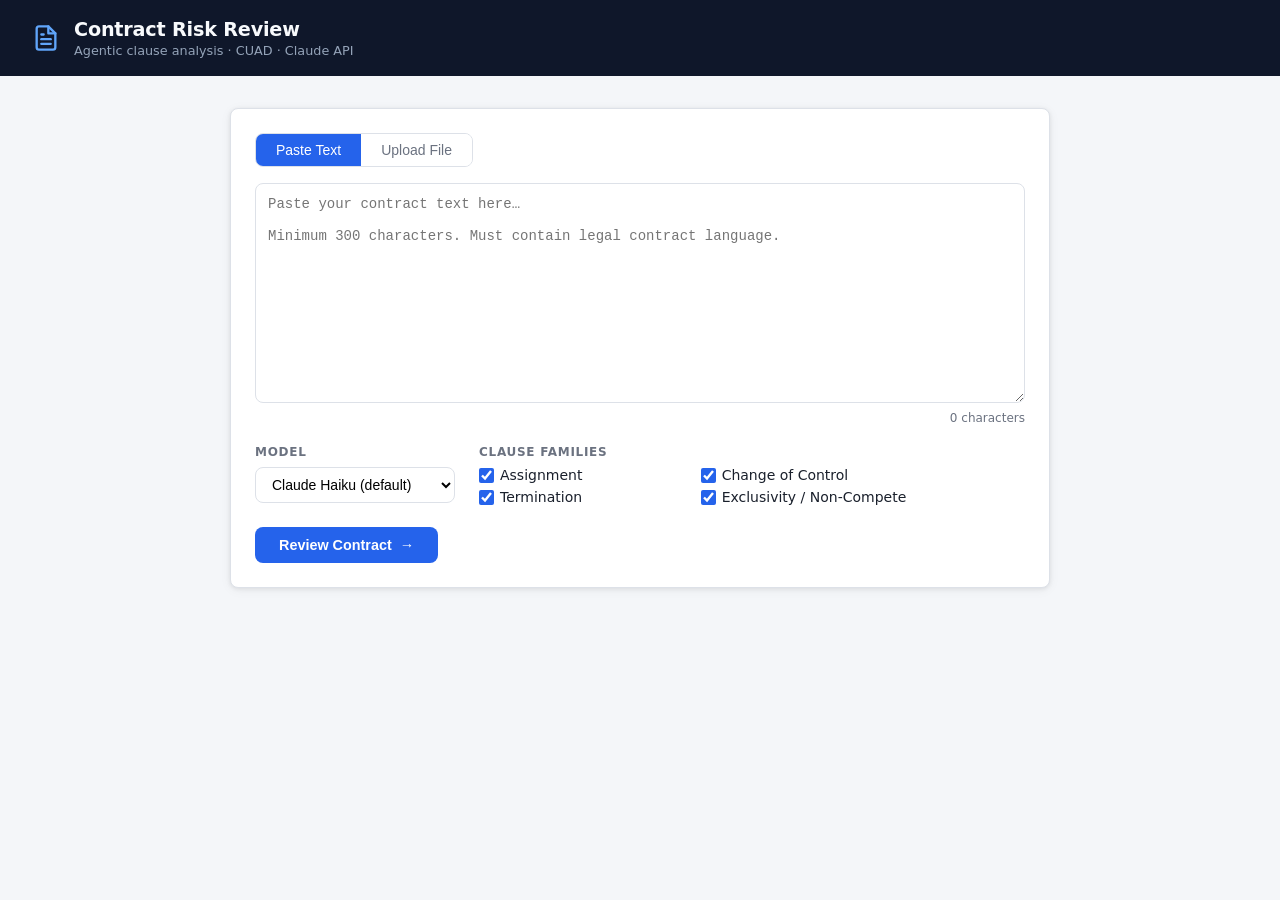
==== static/index.html @ 65dedfa6 "add: frontend for uploading files and clause selection" ====
<!DOCTYPE html>
<html lang="en">
<head>
  <meta charset="UTF-8" />
  <meta name="viewport" content="width=device-width, initial-scale=1.0" />
  <title>Contract Risk Review</title>
  <link rel="stylesheet" href="/static/style.css" />
</head>
<body>

<header>
  <svg width="28" height="28" viewBox="0 0 24 24" fill="none" stroke="#60a5fa" stroke-width="2" stroke-linecap="round" stroke-linejoin="round">
    <path d="M14 2H6a2 2 0 0 0-2 2v16a2 2 0 0 0 2 2h12a2 2 0 0 0 2-2V8z"/>
    <polyline points="14 2 14 8 20 8"/>
    <line x1="16" y1="13" x2="8" y2="13"/>
    <line x1="16" y1="17" x2="8" y2="17"/>
    <polyline points="10 9 9 9 8 9"/>
  </svg>
  <div>
    <h1>Contract Risk Review</h1>
    <p>Agentic clause analysis · CUAD · Claude API</p>
  </div>
</header>

<main>

  <!-- ── Input form ──────────────────────────────────────── -->
  <div class="card" id="form-card">
    <div class="tabs">
      <button class="tab active" id="tab-paste" onclick="switchTab('paste')">Paste Text</button>
      <button class="tab"        id="tab-file"  onclick="switchTab('file')">Upload File</button>
    </div>

    <!-- Paste mode -->
    <div id="panel-paste">
      <textarea id="contract-text" placeholder="Paste your contract text here…&#10;&#10;Minimum 300 characters. Must contain legal contract language."></textarea>
      <div id="char-count" style="font-size:.75rem;color:var(--muted);margin-top:4px;text-align:right;">0 characters</div>
    </div>

    <!-- Upload mode -->
    <div id="panel-file" style="display:none">
      <div class="file-drop" id="file-drop" onclick="document.getElementById('file-input').click()">
        <div class="icon">📄</div>
        <div>Click to choose a file, or drag and drop</div>
        <div class="hint">.txt files only — PDF not yet supported</div>
        <input type="file" id="file-input" accept=".txt" />
        <div class="file-name" id="file-name"></div>
      </div>
    </div>

    <!-- Options -->
    <div class="options-row">
      <div class="option-group">
        <label class="heading">Model</label>
        <select id="model-select">
          <option value="">Loading…</option>
        </select>
      </div>

      <div class="option-group">
        <label class="heading">Clause Families</label>
        <div class="family-grid" id="family-grid">
          <!-- populated by JS -->
        </div>
      </div>
    </div>

    <div class="submit-row">
      <button class="btn btn-primary" id="submit-btn" onclick="submitReview()">
        <span>Review Contract</span>
        <span>→</span>
      </button>
      <span id="validation-error"></span>
    </div>
  </div>

  <!-- ── Results ─────────────────────────────────────────── -->
  <div id="results-section" style="display:none">

    <!-- Status bar -->
    <div class="status-bar pending" id="status-bar">
      <div class="spinner" id="status-spinner" style="display:none"></div>
      <span id="status-text">Waiting…</span>
    </div>

    <!-- Clause cards container -->
    <div id="cards-container"></div>

    <!-- Overall risk + summarize -->
    <div class="card" id="summary-card" style="display:none">
      <div class="overall-row">
        <span class="overall-label">Overall Risk</span>
        <span class="risk-badge" id="overall-badge">—</span>
      </div>

      <div id="summarize-section">
        <button class="btn btn-secondary" id="summarize-btn" onclick="requestSummary()">
          Generate Summary &amp; Red Flags
        </button>
        <div id="summary-output"></div>
      </div>
    </div>

  </div>

</main>

<script src="/static/app.js"></script>
</body>
</html>
---- static/style.css ----
*, *::before, *::after { box-sizing: border-box; margin: 0; padding: 0; }

:root {
  --bg:       #f4f6f9;
  --surface:  #ffffff;
  --border:   #dde1e8;
  --text:     #1a202c;
  --muted:    #6b7280;
  --primary:  #2563eb;
  --primary-h:#1d4ed8;
  --high:     #dc2626;
  --high-bg:  #fef2f2;
  --medium:   #d97706;
  --medium-bg:#fffbeb;
  --low:      #16a34a;
  --low-bg:   #f0fdf4;
  --none-bg:  #f3f4f6;
  --radius:   8px;
  --shadow:   0 1px 4px rgba(0,0,0,.08), 0 2px 12px rgba(0,0,0,.05);
}

body { font-family: system-ui, -apple-system, sans-serif; background: var(--bg); color: var(--text); min-height: 100vh; }

/* ── Header ── */
header { background: #0f172a; color: #f8fafc; padding: 18px 32px; display: flex; align-items: center; gap: 14px; }
header svg { flex-shrink: 0; }
header h1 { font-size: 1.2rem; font-weight: 700; letter-spacing: -.01em; }
header p  { font-size: .8rem; color: #94a3b8; margin-top: 2px; }

/* ── Layout ── */
main { max-width: 860px; margin: 32px auto; padding: 0 20px 60px; }

/* ── Card ── */
.card { background: var(--surface); border: 1px solid var(--border); border-radius: var(--radius); box-shadow: var(--shadow); padding: 24px; margin-bottom: 20px; }

/* ── Input tabs ── */
.tabs { display: flex; gap: 0; border: 1px solid var(--border); border-radius: var(--radius); overflow: hidden; margin-bottom: 16px; width: fit-content; }
.tab  { padding: 8px 20px; font-size: .875rem; font-weight: 500; cursor: pointer; border: none; background: var(--surface); color: var(--muted); transition: background .15s, color .15s; }
.tab.active { background: var(--primary); color: #fff; }

textarea { width: 100%; min-height: 220px; padding: 12px; border: 1px solid var(--border); border-radius: var(--radius); font-size: .875rem; font-family: 'Courier New', monospace; resize: vertical; outline: none; transition: border-color .15s; }
textarea:focus { border-color: var(--primary); }

.file-drop { border: 2px dashed var(--border); border-radius: var(--radius); padding: 40px 20px; text-align: center; cursor: pointer; transition: border-color .15s, background .15s; }
.file-drop:hover, .file-drop.drag-over { border-color: var(--primary); background: #eff6ff; }
.file-drop input[type=file] { display: none; }
.file-drop .icon { font-size: 2rem; margin-bottom: 8px; }
.file-drop .hint { font-size: .8rem; color: var(--muted); margin-top: 6px; }
.file-name { margin-top: 10px; font-size: .875rem; color: var(--primary); font-weight: 500; }

/* ── Options row ── */
.options-row { display: flex; flex-wrap: wrap; gap: 24px; margin-top: 20px; }
.option-group label.heading { display: block; font-size: .75rem; font-weight: 600; text-transform: uppercase; letter-spacing: .06em; color: var(--muted); margin-bottom: 8px; }
select { padding: 8px 12px; border: 1px solid var(--border); border-radius: var(--radius); font-size: .875rem; outline: none; cursor: pointer; background: var(--surface); min-width: 200px; }
select:focus { border-color: var(--primary); }

.family-grid { display: grid; grid-template-columns: 1fr 1fr; gap: 6px 16px; }
.family-grid label { display: flex; align-items: center; gap: 6px; font-size: .875rem; cursor: pointer; }
.family-grid input[type=checkbox] { accent-color: var(--primary); width: 15px; height: 15px; cursor: pointer; }

/* ── Submit ── */
.btn { display: inline-flex; align-items: center; gap: 8px; padding: 10px 24px; border-radius: var(--radius); font-size: .9rem; font-weight: 600; border: none; cursor: pointer; transition: background .15s, opacity .15s; }
.btn-primary { background: var(--primary); color: #fff; }
.btn-primary:hover { background: var(--primary-h); }
.btn-primary:disabled { opacity: .55; cursor: not-allowed; }
.btn-secondary { background: var(--surface); color: var(--text); border: 1px solid var(--border); }
.btn-secondary:hover { background: var(--bg); }
.submit-row { margin-top: 22px; display: flex; align-items: center; gap: 16px; }

/* ── Status ── */
.status-bar { display: flex; align-items: center; gap: 10px; padding: 14px 18px; border-radius: var(--radius); font-size: .875rem; font-weight: 500; margin-bottom: 20px; }
.status-bar.pending  { background: #f3f4f6; color: var(--muted); }
.status-bar.running  { background: #eff6ff; color: #1d4ed8; }
.status-bar.done     { background: #f0fdf4; color: #15803d; }
.status-bar.failed   { background: #fef2f2; color: var(--high); }

.spinner { width: 18px; height: 18px; border: 2px solid currentColor; border-top-color: transparent; border-radius: 50%; animation: spin .7s linear infinite; flex-shrink: 0; }
@keyframes spin { to { transform: rotate(360deg); } }

/* ── Clause cards ── */
.clause-card { border: 1px solid var(--border); border-radius: var(--radius); overflow: hidden; margin-bottom: 14px; }
.clause-header { display: flex; align-items: center; gap: 12px; padding: 14px 18px; background: var(--bg); border-bottom: 1px solid var(--border); }
.family-name { font-weight: 700; font-size: .95rem; text-transform: uppercase; letter-spacing: .04em; flex: 1; }
.found-badge { font-size: .72rem; padding: 3px 8px; border-radius: 99px; font-weight: 600; }
.found-badge.found     { background: #dcfce7; color: #15803d; }
.found-badge.not-found { background: #f3f4f6; color: var(--muted); }

.risk-badge { font-size: .75rem; font-weight: 700; text-transform: uppercase; letter-spacing: .06em; padding: 4px 10px; border-radius: 99px; }
.risk-badge.high   { background: var(--high-bg);   color: var(--high); }
.risk-badge.medium { background: var(--medium-bg); color: var(--medium); }
.risk-badge.low    { background: var(--low-bg);    color: var(--low); }
.risk-badge.none   { background: var(--none-bg);   color: var(--muted); }

.clause-body { padding: 16px 18px; }
.rationale { font-size: .875rem; line-height: 1.6; color: var(--text); }
.notes     { margin-top: 10px; font-size: .8rem; color: var(--muted); }
.notes ul  { padding-left: 16px; margin-top: 4px; }
.notes li  { margin-bottom: 3px; }

.precedent-section { margin-top: 14px; }
.precedent-toggle  { display: flex; align-items: center; gap: 6px; font-size: .8rem; font-weight: 600; color: var(--muted); cursor: pointer; user-select: none; border: none; background: none; padding: 0; }
.precedent-toggle:hover { color: var(--primary); }
.precedent-toggle .arrow { transition: transform .2s; display: inline-block; }
.precedent-toggle.open .arrow { transform: rotate(90deg); }
.precedent-list { margin-top: 8px; display: none; }
.precedent-list.open { display: block; }
.precedent-item { font-size: .8rem; padding: 8px 10px; border-left: 3px solid var(--border); margin-bottom: 6px; line-height: 1.5; }
.precedent-item strong { display: block; color: var(--muted); margin-bottom: 2px; font-size: .72rem; }

/* ── Overall risk ── */
.overall-row { display: flex; align-items: center; gap: 12px; margin-bottom: 12px; }
.overall-label { font-weight: 700; font-size: 1rem; }

/* ── Summarize ── */
#summarize-section { margin-top: 8px; }
#summary-output { margin-top: 16px; }
#summary-output .summary-text { font-size: .9rem; line-height: 1.7; margin-bottom: 16px; }
.flags-list { list-style: none; padding: 0; }
.flags-list li { padding: 8px 12px; border-left: 3px solid var(--medium); background: var(--medium-bg); margin-bottom: 6px; font-size: .85rem; border-radius: 0 var(--radius) var(--radius) 0; }
.flags-list li.high { border-color: var(--high); background: var(--high-bg); }

.error-msg { color: var(--high); font-size: .85rem; margin-top: 8px; }
#validation-error { font-size: .82rem; color: var(--high); margin-left: 4px; }
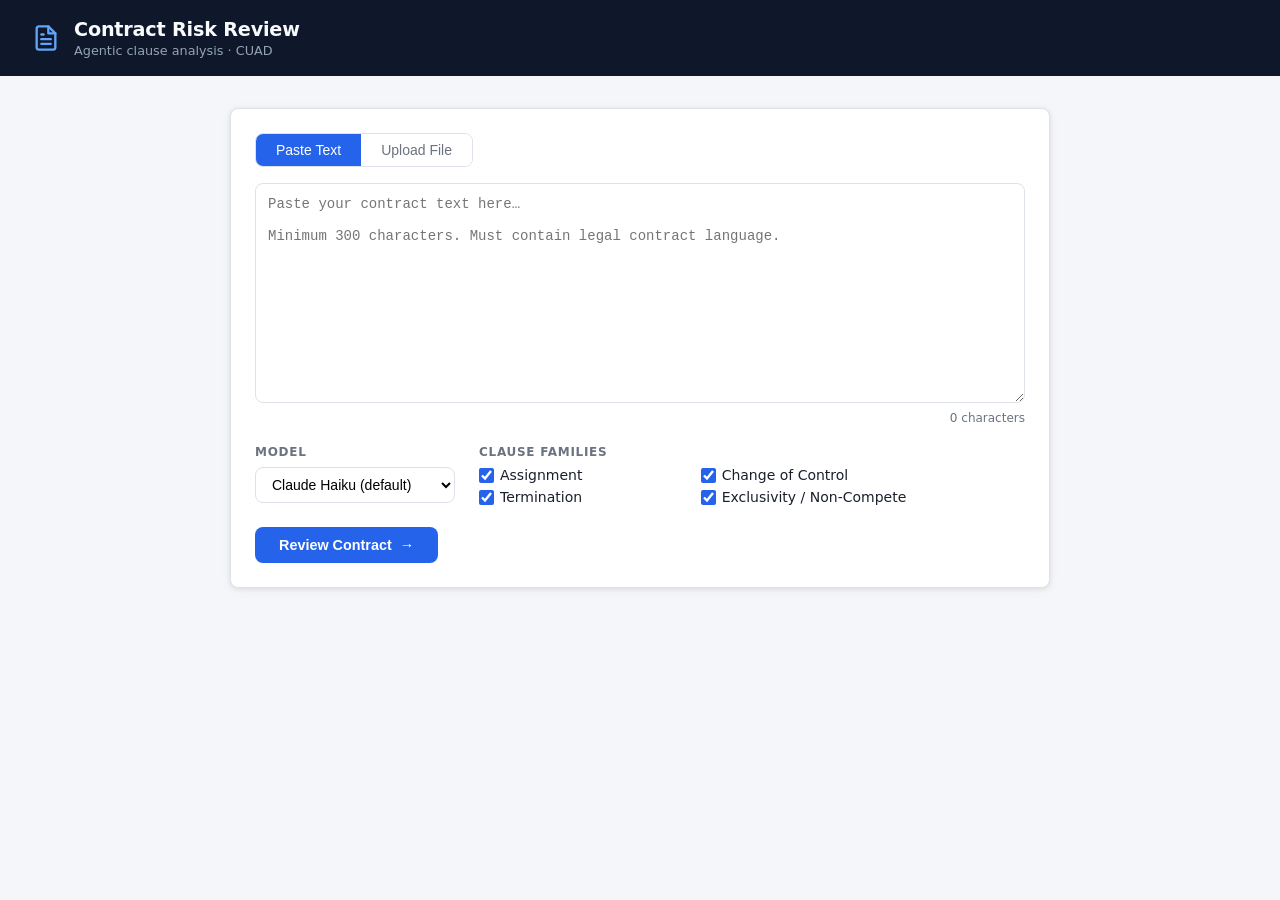
==== commit b9ebeaf1: "fix: reload and scripting" ====
--- a/static/index.html
+++ b/static/index.html
@@ -18,7 +18,7 @@
   </svg>
   <div>
     <h1>Contract Risk Review</h1>
-    <p>Agentic clause analysis · CUAD · Claude API</p>
+    <p>Agentic clause analysis · CUAD</p>
   </div>
 </header>
 
--- a/static/style.css
+++ b/static/style.css
@@ -78,7 +78,12 @@
 @keyframes spin { to { transform: rotate(360deg); } }
 
 /* ── Clause cards ── */
+@keyframes card-in {
+  from { opacity: 0; transform: translateY(12px); }
+  to   { opacity: 1; transform: translateY(0); }
+}
 .clause-card { border: 1px solid var(--border); border-radius: var(--radius); overflow: hidden; margin-bottom: 14px; }
+.card-stream-in { animation: card-in 0.35s ease-out; }
 .clause-header { display: flex; align-items: center; gap: 12px; padding: 14px 18px; background: var(--bg); border-bottom: 1px solid var(--border); }
 .family-name { font-weight: 700; font-size: .95rem; text-transform: uppercase; letter-spacing: .04em; flex: 1; }
 .found-badge { font-size: .72rem; padding: 3px 8px; border-radius: 99px; font-weight: 600; }
